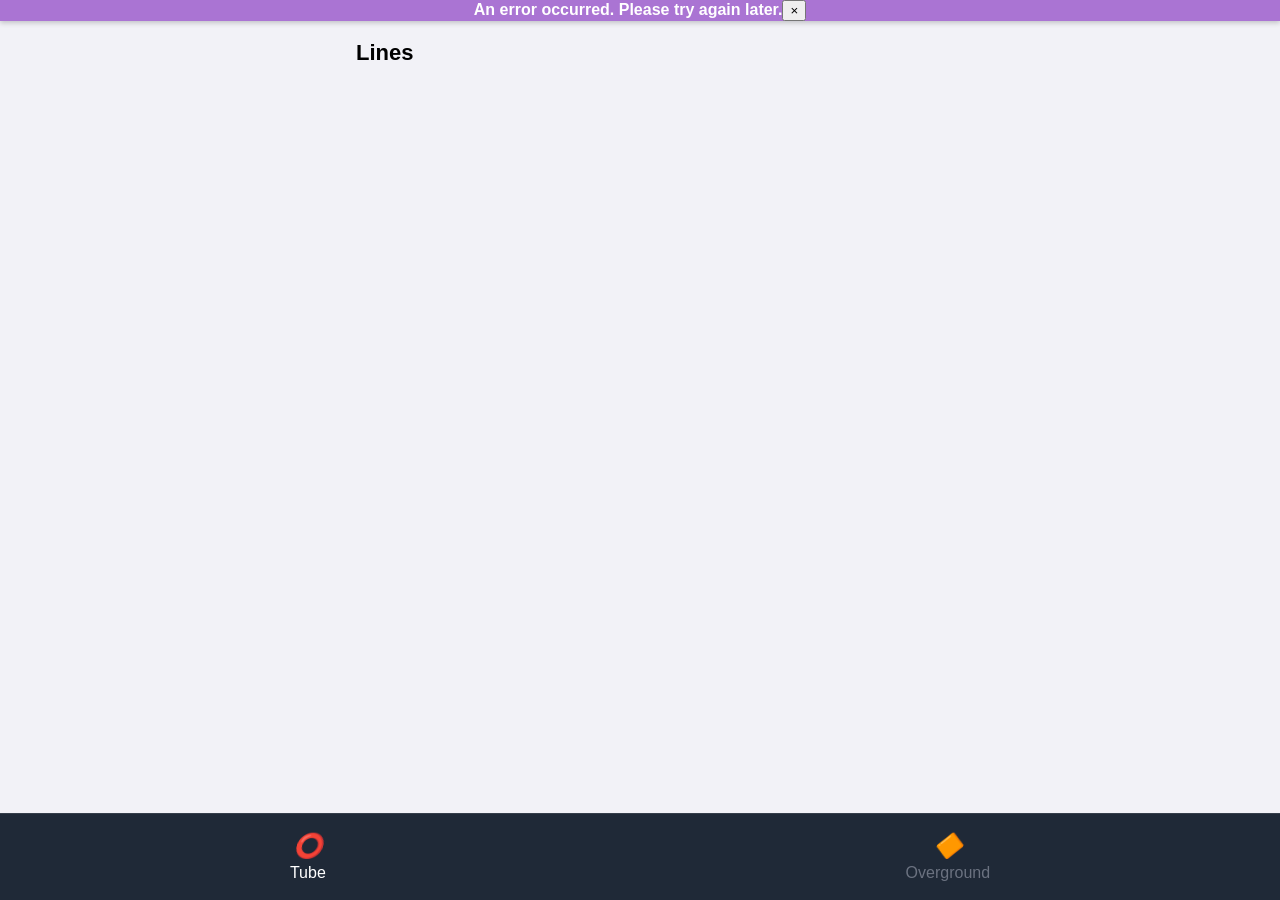
==== index.html @ f7a393a2 "Title: Initial project setup and HTML structure - Added .gitignore to exclude build artifacts, depen" ====
<!DOCTYPE html>
<html lang="en">
<head>
    <meta charset="UTF-8">
    <meta name="viewport" content="width=device-width, initial-scale=1.0">
<meta http-equiv="Cache-Control" content="no-cache, no-store, must-revalidate">
<meta http-equiv="Pragma" content="no-cache">
<meta http-equiv="Expires" content="0">
    <link rel="stylesheet" href="lines.css">
    <link rel="stylesheet" href="station.css">
    <link rel="stylesheet" href="arrivals.css">

    <title>Live Timetable</title>
<link href="/timetables/favicon.ico" rel="icon" type="image/x-icon">

    <link rel="stylesheet" href="https://cdnjs.cloudflare.com/ajax/libs/font-awesome/6.0.0-beta3/css/all.min.css">

</head>
<body>

    <div class="container" id="timetable-container">
        <!-- Timetable options will be inserted here by JavaScript -->
    </div>


    <div class="container" id="space">
        <!-- Timetable options will be inserted here by JavaScript -->
    </div>

    <script src="app.js"></script>
    <script src="config.js"></script>
    <script src="api.js"></script>
    <script src="utils.js"></script>
    <script src="storage.js"></script>
    <script src="lines.js"></script>
    <script src="stations.js"></script>
    <script src="arrivals.js"></script>
    <script src="errorHandler.js"></script>
    <script src="errorUI.js"></script>
 <!--   <script src="https://cdn.jsdelivr.net/npm/coi-serviceworker@0.1.6/coi-serviceworker.min.js"></script> -->
</body>
</html>
---- lines.css ----
/* Base styles */
body {
    font-family: -apple-system, BlinkMacSystemFont, 'Helvetica Neue', sans-serif;
    background-color: #f2f2f7;
    margin: 0;
    padding: 0;
    color: #000000;
}

.container {
    max-width: 600px;
    margin: 0 auto;
    padding: 16px;
}

/* Header styling */
header {
    text-align: center;
    padding: 16px 0;
    margin-bottom: 16px;
    background-color: #ffffff;
    border-bottom: 1px solid rgba(0, 0, 0, 0.1);
}

.logo {
    font-size: 20px;
    font-weight: 600;
    color: #000000;
}

/* Airport-style card styling */
.airport-style {
    display: flex;
    align-items: center;
    background-color: #2c2c36;
    color: white;
    padding: 16px;
    border-radius: 12px;
    margin-bottom: 12px;
    position: relative;
}

.overground-line.airport-style {
    box-shadow: inset 0 0 0 2px var(--line-color, #EE7C0E);
}

.status-indicator {
    width: 16px;
    height: 16px;
    border-radius: 50%;
    margin-right: 16px;
    flex-shrink: 0;
}

.line-content {
    flex-grow: 1;
}

.line-title {
    font-size: 18px;
    font-weight: 600;
    margin: 0;
}

.controls-container {
    display: flex;
    align-items: center;
    gap: 12px;
}

.status-icon {
    font-weight: bold;
}

.status-icon.check {
    color: #4CD964;
}

.status-icon.warning {
    color: #FF9500;
}

.options-button {
    background: none;
    border: none;
    color: rgba(255, 255, 255, 0.5);
    font-size: 16px;
    cursor: pointer;
    padding: 0;
}

/* Section headers */
.section-header {
    font-size: 22px;
    font-weight: 700;
    margin: 24px 16px 16px 16px;
    color: #000000;
}

/* For dark mode support */
@media (prefers-color-scheme: dark) {
    body {
        background-color: #1c1c1e;
        color: #ffffff;
    }

    header, .search-container {
        background-color: #2c2c2e;
        border-bottom-color: rgba(255, 255, 255, 0.1);
    }

    .logo {
        color: #ffffff;
    }

    .section-header {
        color: #ffffff;
    }
}

/* Mode filters styling to match station filters */
.mode-filters {
    display: flex;
    overflow-x: auto;
    padding: 12px 16px;
    margin-bottom: 8px;
    -webkit-overflow-scrolling: touch;
    background-color: #2c2c36;
    border-radius: 12px;
}

.mode-filter {
    padding: 8px 16px;
    margin-right: 8px;
    background-color: rgba(255, 255, 255, 0.1);
    border-radius: 20px;
    font-size: 15px;
    font-weight: 500;
    color: rgba(255, 255, 255, 0.7);
    white-space: nowrap;
    border: none;
    transition: background-color 0.2s, color 0.2s;
}

.mode-filter.active {
    background-color: #007aff;
    color: #ffffff;
}

.mode-filter:last-child {
    margin-right: 0;
}

/* For dark mode support */
@media (prefers-color-scheme: dark) {
    .mode-filters {
        background-color: #2c2c36;
    }

    .mode-filter {
        background-color: rgba(255, 255, 255, 0.1);
        color: rgba(255, 255, 255, 0.7);
    }
}

.app-footer {
    position: fixed;
    bottom: 0;
    left: 0;
    right: 0;
    display: flex;
    justify-content: space-around;
    background-color: white;
    border-top: 1px solid #e0e0e0;
    padding: 10px 0;
    z-index: 100;
}

.footer-item {
    display: flex;
    flex-direction: column;
    align-items: center;
    padding: 5px 0;
    color: #7B7B7B;
    cursor: pointer;
}

.footer-item.active {
    color: #0098D4;
}

.footer-icon {
    font-size: 24px;
    margin-bottom: 4px;
}

.tube-icon::before {
    content: "⭕";
}

.overground-icon::before {
    content: "🔶";
}

.app-footer {
    position: fixed;
    bottom: 0;
    left: 0;
    right: 0;
    display: flex;
    justify-content: space-around;
    align-items: center;
    background-color: #1f2937;
    padding: 10px 0;
    border-top: 1px solid rgba(255, 255, 255, 0.1);
    z-index: 100;
}

.footer-item {
    display: flex;
    flex-direction: column;
    align-items: center;
    justify-content: center;
    color: #6b7280;
    cursor: pointer;
    padding: 8px 12px;
    border-radius: 8px;
}

.footer-item.active {
    color: #ffffff;
}

.footer-icon {
    font-size: 24px;
    margin-bottom: 4px;
}

.special-button {
    background-color: #4ade80;
    color: white;
    width: 48px;
    height: 48px;
    border-radius: 50%;
    display: flex;
    align-items: center;
    justify-content: center;
    margin-bottom: 15px;
    box-shadow: 0 4px 6px rgba(0, 0, 0, 0.1);
}

.special-button .footer-icon {
    margin: 0;
    font-size: 28px;
}

/* Make the skull icon red */
.footer-item[data-mode="skull"] i {
    color: rgba(250, 117, 0, 0.98);
}

/* Make the skull icon red */
.footer-item[data-mode="bus"] i {
    color: #b45656;
}

.error-container {
    position: fixed;
    top: 0;
    left: 0;
    width: 100%;
    background-color: rgba(162, 103, 207, 0.9);
    color: white;
    padding: 0px 0px;
    z-index: 1000;
    text-align: center;
    font-weight: bold;
    box-shadow: 0 2px 5px rgba(0, 0, 0, 0.2);


}
---- station.css ----
/* iOS-inspired Station Display CSS */

.platform-header {
    background-color: #1c1c1e;
    padding: 8px 16px;
    font-weight: 600;
    font-size: 14px;
    color: #8e8e93;
}

.line-title {
    font-size: 17px;
    font-weight: 600;
    text-align: center;
    margin: 0;
    color: #000000;
}

.line-filter {
    padding: 6px 12px;
    border-radius: 16px;
    font-size: 14px;
    font-weight: 500;
    border: none;
    opacity: 0.7;
    transition: opacity 0.2s;
}

.line-filter.active {
    opacity: 1;
}

.arrival-line {
    font-weight: 600;
    font-size: 16px;
    font-weight: 600;
    margin-right: 12px;
    min-width: 80px;
}

.line-filters {
    display: flex;
    overflow-x: auto;
    padding: 12px 16px;
    gap: 8px;
    background-color: #1c1c1e;
    -webkit-overflow-scrolling: touch;
}

.last-updated {
    font-size: 12px;
    color: #8e8e93;
    text-align: center;
    margin-top: 4px;
}

.arrival-line_ {
    font-weight: 600;
    margin-right: 12px;
    min-width: 80px;
}

.station-item {
    display: flex;
    align-items: center;
    gap: 12px;
    padding: 14px 20px;
    color: #ffffff;
    border-bottom: 1px solid rgba(255, 255, 255, 0.1);
}

/* Header styling */
.station-header {
    background-color: #ffffff;
    padding: 16px 20px;

    position: relative;
    border-bottom-color: rgba(255, 255, 255, 0.1);
}

.arrival-destination {
    color: #8e8e93;
    font-size: 14px;
    flex-grow: 1;
}

.arrival-info {
    display: flex;
    flex-direction: column;
    align-items: flex-end;
    text-align: right;
}

.arrival-time {
    font-weight: 600;
    font-size: 16px;
    color: #007aff;
}

.arrival-expected {
    font-size: 12px;
    color: #8e8e93;
    margin-top: 2px;
}

/*==================================================================*/

/* Base styles */
.station-container_ {
    font-family: -apple-system, BlinkMacSystemFont, 'Helvetica Neue', sans-serif;
    max-width: 600px;
    margin: 0 auto;
    background-color: #f2f2f7;
    border-radius: 12px;
    overflow: hidden;
    box-shadow: 0 8px 20px rgba(0, 0, 0, 0.1);
}



.back-button {
    color: #007aff;
    font-size: 17px;
    font-weight: 400;
    background: none;
    border: none;
    padding: 8px 12px 8px 0;
    cursor: pointer;
    display: flex;
    align-items: center;
}

.back-button::before {
    content: "←";
    margin-right: 6px;
}

.line-title {
    font-size: 17px;
    font-weight: 600;
    text-align: center;
    margin: 0;
    color: #000000;
}

/* Station list styling */
.station-list {
    list-style: none;
    margin: 0;
    padding: 0;
    background-color: #ffffff;
}





.station-item:last-child {
    border-bottom: none;
}

.station-item:active {
    background-color: #d1d1d6;
}

/* Add chevron icon to indicate tappable items */
.station-item::after {
    content: "›";
    margin-left: auto;
    color: #c7c7cc;
    font-size: 20px;
    font-weight: 300;
}

/* Search bar styling */
.search-container_ {
    padding: 10px 16px;
    background-color: #f2f2f7;
}

.search-bar_ {
    background-color: #e4e4e8;
    border-radius: 10px;
    padding: 8px 15px;
    display: flex;
    align-items: center;
}

.search-bar input {
    border: none;
    background: transparent;
    font-size: 17px;
    width: 100%;
    outline: none;
    color: #000000;
}

.search-bar input::placeholder {
    color: #8e8e93;
}

/* Index list (alphabetical quick-jump) */
.index-list_ {
    position: absolute;
    right: 5px;
    top: 50%;
    transform: translateY(-50%);
    display: flex;
    flex-direction: column;
    font-size: 11px;
    color: #007aff;
}

.index-item_ {
    padding: 2px 4px;
}

/* Favorite station styling */
.favorite-icon {
    font-size: 20px;
    color: rgba(200, 200, 200, 0.5);
    cursor: pointer;
    margin-right: 12px;
    transition: color 0.2s, transform 0.2s;
}

.favorite-icon.active {
    color: #FFD700; /* Gold color for active stars */
}

.favorite-icon:hover {
    transform: scale(1.2);
}

.favorite-station {
    background-color: rgba(255, 215, 0, 0.02); /* Subtle gold background */
    border-left: 3px solid rgba(255, 215, 0, 0.34); /* Gold border */
}

.station-name_des {
    margin-left: 10px;
}

/* Section headers for favorites */
.section-header_des {
    font-size: 16px;
    font-weight: 600;
    padding: 5px 20px;
    background-color: #f2f2f7;
    color: #8e8e93;
    border-bottom: 1px solid rgba(0, 0, 0, 0.1);
}

/* For dark mode support */
@media (prefers-color-scheme: dark) {
    .station-container {
        background-color: #1c1c1e;
    }

    .station-header, .station-list {
        background-color: #2c2c2e;
    }

    .station-item_ {
        color: #ffffff;
        border-bottom-color: rgba(255, 255, 255, 0.1);
    }

    .line-title {
        color: #ffffff;
    }

    .search-container {
        background-color: #1c1c1e;
    }

    .search-bar {
        background-color: #3a3a3c;
    }

    .search-bar input {
        color: #ffffff;
    }

    .section-header {
        background-color: #1c1c1e;
        color: #8e8e93;
        border-bottom-color: rgba(255, 255, 255, 0.1);
    }

}
---- arrivals.css ----
/* Apple Watch-inspired Detail View Styles */

/* Container that looks like an Apple Watch */
.watch-container {
    font-family: -apple-system, BlinkMacSystemFont, 'SF Pro Display', 'Helvetica Neue', sans-serif;
    background-color: #000000;
    max-width: 360px;
    margin: 0 auto;
    border-radius: 44px;
    overflow: hidden;
    color: white;
    box-shadow: 0 10px 30px rgba(0, 0, 0, 0.3);
    position: relative;
}

/* Header with back button */
.watch-header {
    padding: 16px;
    text-align: center;
    position: relative;
    border-bottom: 1px solid rgba(255, 255, 255, 0.1);
}

.watch-back-button {
    position: absolute;
    left: 16px;
    top: 50%;
    transform: translateY(-50%);
    color: #007aff;
    font-size: 16px;
    font-weight: 500;
    background: none;
    border: none;
    padding: 8px 12px;
    cursor: pointer;
    z-index: 2;
}

/* Main watch face */
.watch-face {
    padding: 20px;
    display: flex;
    flex-direction: column;
    align-items: center;
    background-color: #000000;
}

/* Countdown circle */
.countdown-circle {
    position: relative;
    width: 200px;
    height: 200px;
    margin: 20px 0;
    display: flex;
    justify-content: center;
    align-items: center;
}

.countdown-ring {
    position: absolute;
    top: 0;
    left: 0;
    width: 100%;
    height: 100%;
    transform: rotate(-90deg); /* Start from top */
}

.countdown-display {
    text-align: center;
    z-index: 1;
}

.countdown-time {
    font-size: 36px;
    font-weight: 300;
    color: white;
    line-height: 1;
}

.countdown-unit {
    font-size: 18px;
    font-weight: 300;
    opacity: 0.8;
}

.countdown-label {
    font-size: 14px;
    opacity: 0.6;
    margin-top: 8px;
}

/* Arrival information */
.watch-info {
    width: 100%;
    text-align: center;
    padding: 0 20px 20px 20px;
}

.watch-line {
    font-size: 24px;
    font-weight: 600;
    margin-bottom: 8px;
}

.watch-destination {
    font-size: 18px;
    font-weight: 400;
    margin-bottom: 12px;
}

.watch-platform {
    font-size: 16px;
    opacity: 0.8;
    margin-bottom: 8px;
}

.watch-expected {
    font-size: 14px;
    opacity: 0.6;
    margin-top: 12px;
}

.watch-last-updated {
    font-size: 12px;
    opacity: 0.5;
    margin-top: 16px;
}

/* Animation for the ring */
@keyframes pulse {
    0% { opacity: 0.8; }
    50% { opacity: 1; }
    100% { opacity: 0.8; }
}

.countdown-ring circle:nth-child(2) {
    animation: pulse 2s infinite;
}

/* Apple Watch-inspired Detail View Styles */
.watch-container {
    font-family: -apple-system, BlinkMacSystemFont, 'SF Pro Display', 'Helvetica Neue', sans-serif;
    background-color: #000000;
    max-width: 360px;
    margin: 0 auto;
    border-radius: 44px;
    overflow: hidden;
    color: white;
    box-shadow: 0 10px 30px rgba(0, 0, 0, 0.3);
    position: relative;
}

/* Header with back button */
.watch-header {
    padding: 16px;
    text-align: center;
    position: relative;
    border-bottom: 1px solid rgba(255, 255, 255, 0.1);
}

.watch-back-button {
    position: absolute;
    left: 16px;
    top: 50%;
    transform: translateY(-50%);
    color: #007aff;
    font-size: 16px;
    font-weight: 500;
    background: none;
    border: none;
    padding: 8px 12px;
    cursor: pointer;
    z-index: 2;
}

/* Main watch face */
.watch-face {
    padding: 20px;
    display: flex;
    flex-direction: column;
    align-items: center;
    background-color: #000000;
}

/* Countdown circle */
.countdown-circle {
    position: relative;
    width: 240px;
    height: 240px;
    margin: 10px 0;
    display: flex;
    justify-content: center;
    align-items: center;
    background-color: #000000;
    border-radius: 50%;
}

.gauge-ring {
    position: absolute;
    top: 0;
    left: 0;
    width: 100%;
    height: 100%;
}

.gauge-segment {
    position: absolute;
    top: 0;
    left: 0;
    width: 100%;
    height: 100%;
    border-radius: 50%;
    clip: rect(0, 120px, 240px, 0);
    transform-origin: center;
}

.gauge-segment-yellow {
    border: 6px solid #FFD700;
    clip-path: polygon(50% 50%, 50% 0, 75% 0, 75% 50%);
}

.gauge-segment-green {
    border: 6px solid #34C759;
    clip-path: polygon(50% 50%, 75% 0, 100% 25%, 75% 50%);
}

.gauge-segment-white {
    border: 6px solid #FFFFFF;
    clip-path: polygon(50% 50%, 100% 25%, 100% 75%, 50% 100%);
}

.gauge-ticks {
    position: absolute;
    top: 0;
    left: 0;
    width: 100%;
    height: 100%;
    border-radius: 50%;
}

.gauge-tick {
    position: absolute;
    width: 2px;
    height: 10px;
    background-color: #FFFFFF;
    transform-origin: center 120px;
}

.gauge-tick-major {
    height: 15px;
    width: 3px;
}

.gauge-numbers {
    position: absolute;
    width: 100%;
    height: 100%;
    font-size: 14px;
    color: #FFFFFF;
}

.gauge-number {
    position: absolute;
    transform-origin: center;
}

.countdown-display {
    text-align: center;
    z-index: 1;
    position: relative;
}

.countdown-time {
    font-size: 48px;
    font-weight: 300;
    color: white;
    line-height: 1;
}

.countdown-unit {
    font-size: 18px;
    font-weight: 300;
    opacity: 0.8;
}

.countdown-label {
    font-size: 18px;
    opacity: 0.9;
    margin-top: 8px;
    text-transform: uppercase;
    letter-spacing: 1px;
}

/* Arrival information */
.watch-info {
    width: 100%;
    text-align: center;
    padding: 0 20px 20px 20px;
}

.watch-line {
    font-size: 24px;
    font-weight: 600;
    margin-bottom: 8px;
}

.watch-destination {
    font-size: 18px;
    font-weight: 400;
    margin-bottom: 12px;
}

.watch-platform {
    font-size: 16px;
    opacity: 0.8;
    margin-bottom: 8px;
}

.watch-expected {
    font-size: 14px;
    opacity: 0.6;
    margin-top: 12px;
}

.watch-last-updated {
    font-size: 12px;
    opacity: 0.5;
    margin-top: 16px;
}

/* Animation for the hand */
@keyframes pulse {
    0% { opacity: 0.8; }
    50% { opacity: 1; }
    100% { opacity: 0.8; }
}

.countdown-hand {
    position: absolute;
    top: 50%;
    left: 50%;
    width: 100px;
    height: 4px;
    background-color: #FFFFFF;
    transform-origin: left center;
    transform: rotate(0deg);
    z-index: 2;
    border-radius: 2px;
}

.countdown-hand::after {
    content: "";
    position: absolute;
    top: -8px;
    left: -8px;
    width: 20px;
    height: 20px;
    background-color: #FFFFFF;
    border-radius: 50%;
    z-index: 3;
}

.date-display {
    position: absolute;
    bottom: 60px;
    right: 30px;
    font-size: 14px;
    color: rgba(255, 255, 255, 0.7);
}

.time-display {
    position: absolute;
    top: 30px;
    right: 30px;
    font-size: 14px;
    color: rgba(255, 255, 255, 0.7);
}
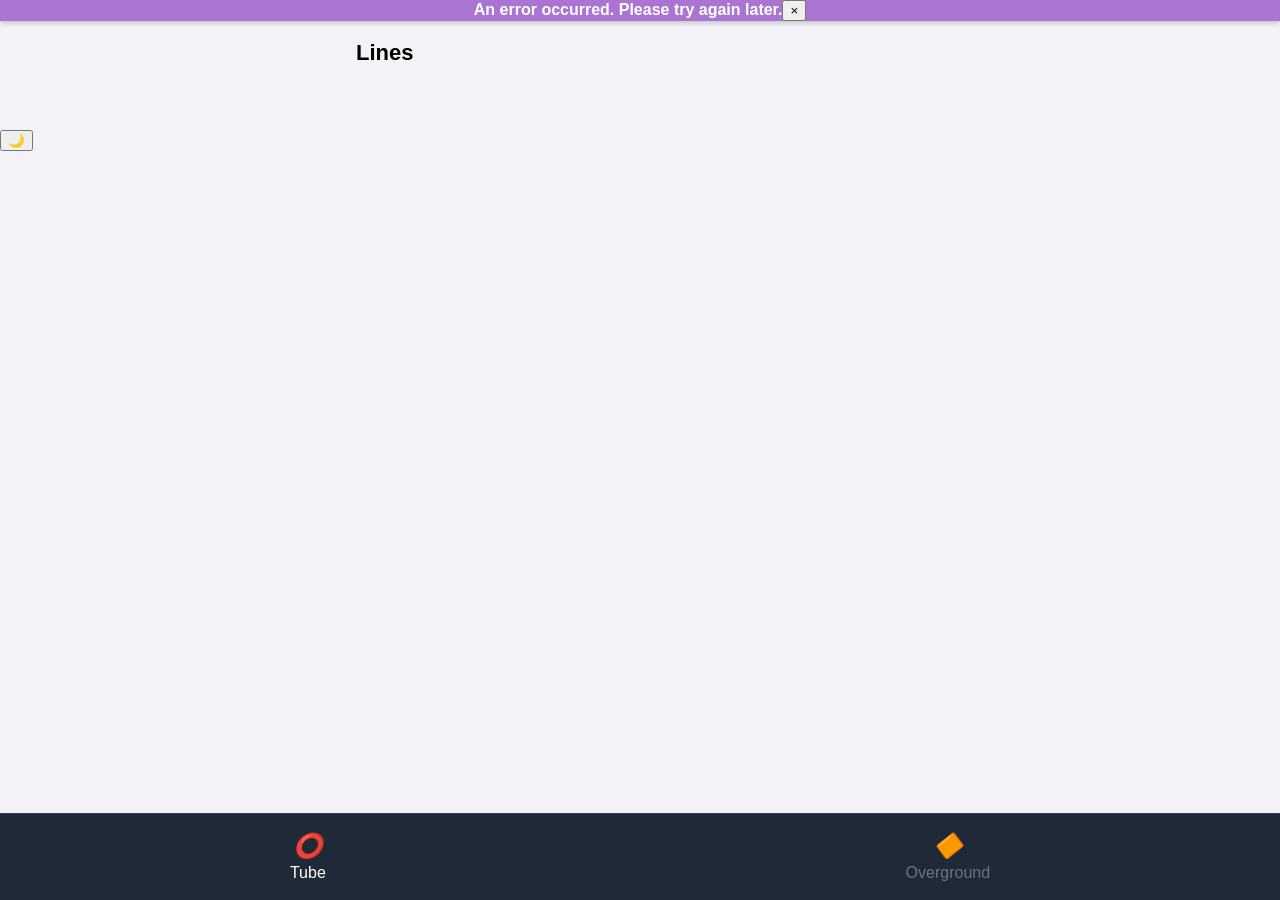
==== commit 3c2ecdc1: "**Title:** Add Favorites and Enhanced Station Filtering - **stations.js**: Implemented persistent fa" ====
--- a/index.html
+++ b/index.html
@@ -19,6 +19,11 @@
 <body>
 
     <div class="container" id="timetable-container">
+        <!-- Search bar will be inserted here by JavaScript -->
+        <div id="search-container" class="search-container" style="display: none;">
+            <input type="text" id="search-input" placeholder="Search for stations..." class="search-input">
+            <button id="search-close" class="search-close">✕</button>
+        </div>
         <!-- Timetable options will be inserted here by JavaScript -->
     </div>
 
@@ -26,6 +31,9 @@
     <div class="container" id="space">
         <!-- Timetable options will be inserted here by JavaScript -->
     </div>
+
+    <!-- Dark mode toggle button -->
+    <button id="dark-mode-toggle" class="dark-mode-toggle">🌙</button>
 
     <script src="app.js"></script>
     <script src="config.js"></script>
@@ -38,5 +46,17 @@
     <script src="errorHandler.js"></script>
     <script src="errorUI.js"></script>
  <!--   <script src="https://cdn.jsdelivr.net/npm/coi-serviceworker@0.1.6/coi-serviceworker.min.js"></script> -->
+    <script>
+        if ('serviceWorker' in navigator) {
+            window.addEventListener('load', function() {
+                navigator.serviceWorker.register('/sw.js')
+                    .then(function(registration) {
+                        console.log('ServiceWorker registration successful with scope: ', registration.scope);
+                    }, function(err) {
+                        console.log('ServiceWorker registration failed: ', err);
+                    });
+            });
+        }
+    </script>
 </body>
 </html>
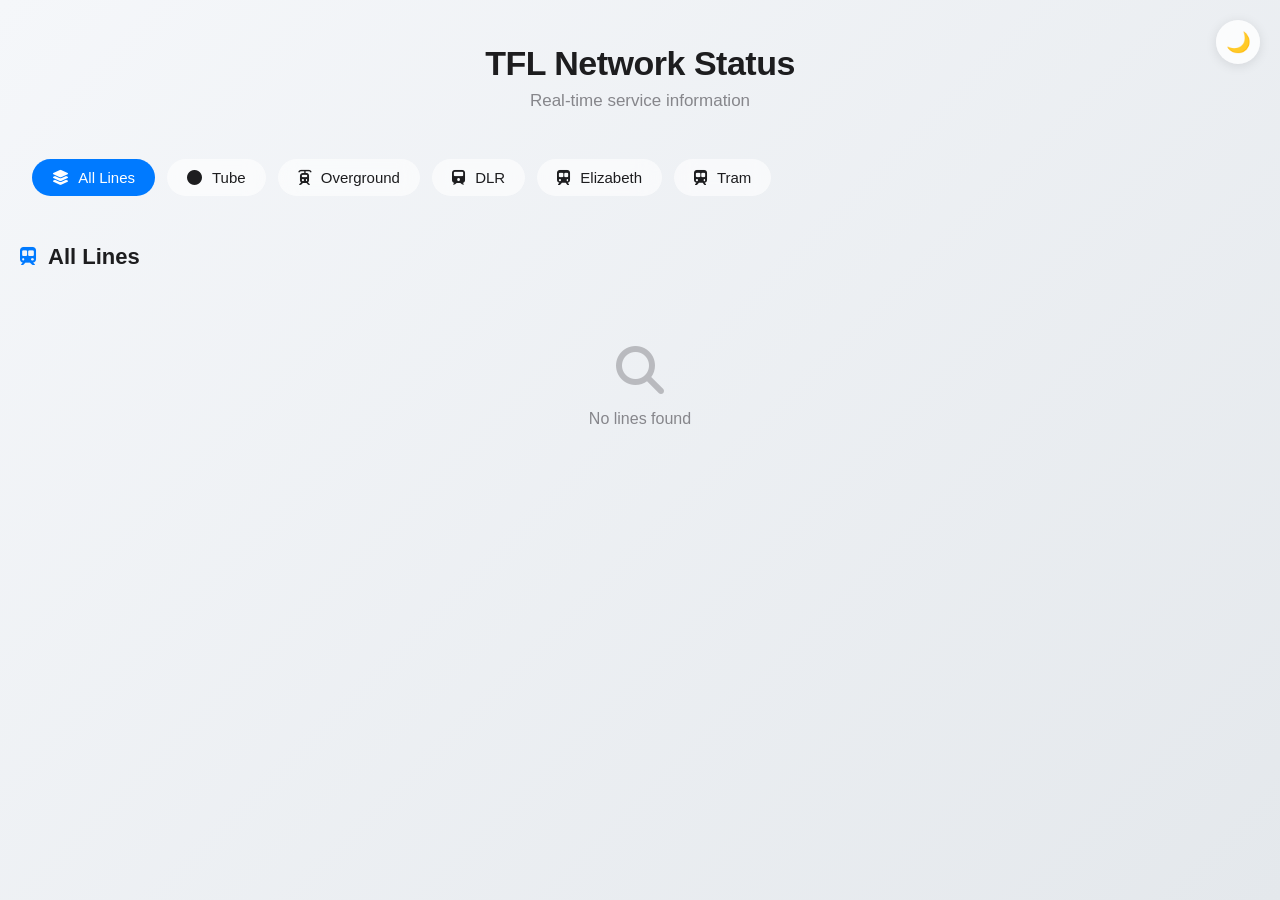
==== commit 870789e3: "Modern TFL Network Status App with Favorite Lines Functionality - Implemented TFLApp class in tfl-ap" ====
--- a/index.html
+++ b/index.html
@@ -2,59 +2,399 @@
 <html lang="en">
 <head>
     <meta charset="UTF-8">
-    <meta name="viewport" content="width=device-width, initial-scale=1.0">
-<meta http-equiv="Cache-Control" content="no-cache, no-store, must-revalidate">
-<meta http-equiv="Pragma" content="no-cache">
-<meta http-equiv="Expires" content="0">
-    <link rel="stylesheet" href="lines.css">
+    <meta name="viewport" content="width=device-width, initial-scale=1.0, maximum-scale=1.0, user-scalable=no">
+    <meta http-equiv="Cache-Control" content="no-cache, no-store, must-revalidate">
+    <meta http-equiv="Pragma" content="no-cache">
+    <meta http-equiv="Expires" content="0">
+    <meta name="apple-mobile-web-app-capable" content="yes">
+    <meta name="apple-mobile-web-app-status-bar-style" content="black-translucent">
+    
     <link rel="stylesheet" href="station.css">
     <link rel="stylesheet" href="arrivals.css">
-
-    <title>Live Timetable</title>
-<link href="/timetables/favicon.ico" rel="icon" type="image/x-icon">
-
-    <link rel="stylesheet" href="https://cdnjs.cloudflare.com/ajax/libs/font-awesome/6.0.0-beta3/css/all.min.css">
-
+    <link href="/timetables/favicon.ico" rel="icon" type="image/x-icon">
+    <link rel="stylesheet" href="https://cdnjs.cloudflare.com/ajax/libs/font-awesome/6.4.0/css/all.min.css">
+    
+    <title>TFL Network Status</title>
+    
+    <style>
+        * {
+            margin: 0;
+            padding: 0;
+            box-sizing: border-box;
+            -webkit-tap-highlight-color: transparent;
+        }
+        
+        body {
+            font-family: -apple-system, BlinkMacSystemFont, 'SF Pro Display', 'Helvetica Neue', sans-serif;
+            background: linear-gradient(135deg, #f5f7fa 0%, #e4e8ec 100%);
+            min-height: 100vh;
+            color: #1d1d1f;
+            overflow-x: hidden;
+        }
+        
+        body.dark-mode {
+            background: linear-gradient(135deg, #0d0d0f 0%, #1a1a1e 100%);
+            color: #f5f5f7;
+        }
+        
+        .app-container {
+            max-width: 1400px;
+            margin: 0 auto;
+            padding: 20px 16px 100px;
+        }
+        
+        .app-header {
+            text-align: center;
+            padding: 24px 0 32px;
+        }
+        
+        .app-title {
+            font-size: 34px;
+            font-weight: 700;
+            letter-spacing: -0.5px;
+            color: #1d1d1f;
+            margin-bottom: 8px;
+        }
+        
+        body.dark-mode .app-title {
+            color: #f5f5f7;
+        }
+        
+        .app-subtitle {
+            font-size: 17px;
+            color: #86868b;
+            font-weight: 400;
+        }
+        
+        .section-header {
+            font-size: 22px;
+            font-weight: 700;
+            color: #1d1d1f;
+            margin: 32px 0 16px;
+            padding: 0 4px;
+            display: flex;
+            align-items: center;
+            gap: 12px;
+        }
+        
+        body.dark-mode .section-header {
+            color: #f5f5f7;
+        }
+        
+        .section-header i {
+            font-size: 18px;
+            color: #007aff;
+        }
+        
+        .lines-grid {
+            display: grid;
+            grid-template-columns: repeat(auto-fill, minmax(340px, 1fr));
+            gap: 16px;
+        }
+        
+        .line-card {
+            background: rgba(255, 255, 255, 0.8);
+            backdrop-filter: blur(20px);
+            -webkit-backdrop-filter: blur(20px);
+            border-radius: 20px;
+            padding: 20px;
+            display: flex;
+            align-items: center;
+            gap: 16px;
+            cursor: pointer;
+            transition: all 0.3s cubic-bezier(0.25, 0.1, 0.25, 1);
+            border: 1px solid rgba(0, 0, 0, 0.05);
+            box-shadow: 0 2px 8px rgba(0, 0, 0, 0.04);
+            position: relative;
+            overflow: hidden;
+        }
+        
+        body.dark-mode .line-card {
+            background: rgba(44, 44, 46, 0.8);
+            border: 1px solid rgba(255, 255, 255, 0.05);
+            box-shadow: 0 2px 8px rgba(0, 0, 0, 0.2);
+        }
+        
+        .line-card:hover {
+            transform: translateY(-2px);
+            box-shadow: 0 8px 24px rgba(0, 0, 0, 0.08);
+        }
+        
+        body.dark-mode .line-card:hover {
+            box-shadow: 0 8px 24px rgba(0, 0, 0, 0.3);
+        }
+        
+        .line-card::before {
+            content: '';
+            position: absolute;
+            left: 0;
+            top: 0;
+            bottom: 0;
+            width: 4px;
+            background: var(--line-color, #007aff);
+            opacity: 0;
+            transition: opacity 0.3s ease;
+        }
+        
+        .line-card:hover::before {
+            opacity: 1;
+        }
+        
+        .status-dot {
+            width: 12px;
+            height: 12px;
+            border-radius: 50%;
+            flex-shrink: 0;
+            position: relative;
+        }
+        
+        .status-dot::after {
+            content: '';
+            position: absolute;
+            top: 50%;
+            left: 50%;
+            transform: translate(-50%, -50%);
+            width: 20px;
+            height: 20px;
+            border-radius: 50%;
+            background: inherit;
+            opacity: 0.3;
+            animation: pulse 2s infinite;
+        }
+        
+        @keyframes pulse {
+            0%, 100% { transform: translate(-50%, -50%) scale(1); opacity: 0.3; }
+            50% { transform: translate(-50%, -50%) scale(1.5); opacity: 0.1; }
+        }
+        
+        .status-dot.good { background: #34c759; }
+        .status-dot.warning { background: #ff9500; }
+        .status-dot.error { background: #ff3b30; }
+        
+        .line-info {
+            flex: 1;
+            min-width: 0;
+        }
+        
+        .line-name {
+            font-size: 18px;
+            font-weight: 600;
+            color: #1d1d1f;
+            margin-bottom: 4px;
+            white-space: nowrap;
+            overflow: hidden;
+            text-overflow: ellipsis;
+        }
+        
+        body.dark-mode .line-name {
+            color: #f5f5f7;
+        }
+        
+        .line-status {
+            font-size: 14px;
+            color: #86868b;
+            font-weight: 400;
+            white-space: nowrap;
+            overflow: hidden;
+            text-overflow: ellipsis;
+        }
+        
+        .star-button {
+            width: 40px;
+            height: 40px;
+            border-radius: 50%;
+            border: none;
+            background: rgba(0, 0, 0, 0.05);
+            cursor: pointer;
+            display: flex;
+            align-items: center;
+            justify-content: center;
+            transition: all 0.2s ease;
+            flex-shrink: 0;
+        }
+        
+        body.dark-mode .star-button {
+            background: rgba(255, 255, 255, 0.1);
+        }
+        
+        .star-button i {
+            font-size: 18px;
+            color: #d1d1d6;
+            transition: all 0.2s ease;
+        }
+        
+        .star-button.active i {
+            color: #ffd60a;
+            transform: scale(1.1);
+        }
+        
+        .star-button:hover {
+            background: rgba(0, 0, 0, 0.1);
+            transform: scale(1.05);
+        }
+        
+        body.dark-mode .star-button:hover {
+            background: rgba(255, 255, 255, 0.15);
+        }
+        
+        .star-button.active:hover {
+            background: rgba(255, 214, 10, 0.15);
+        }
+        
+        .filter-bar {
+            display: flex;
+            gap: 12px;
+            padding: 16px;
+            overflow-x: auto;
+            -webkit-overflow-scrolling: touch;
+            scrollbar-width: none;
+            margin-bottom: 24px;
+        }
+        
+        .filter-bar::-webkit-scrollbar {
+            display: none;
+        }
+        
+        .filter-chip {
+            padding: 10px 20px;
+            border-radius: 20px;
+            border: none;
+            font-size: 15px;
+            font-weight: 500;
+            cursor: pointer;
+            white-space: nowrap;
+            transition: all 0.2s ease;
+            background: rgba(255, 255, 255, 0.6);
+            color: #1d1d1f;
+            backdrop-filter: blur(10px);
+            -webkit-backdrop-filter: blur(10px);
+        }
+        
+        body.dark-mode .filter-chip {
+            background: rgba(44, 44, 46, 0.6);
+            color: #f5f5f7;
+        }
+        
+        .filter-chip.active {
+            background: #007aff;
+            color: white;
+        }
+        
+        .filter-chip:hover {
+            transform: scale(1.02);
+        }
+        
+        .dark-mode-toggle {
+            position: fixed;
+            top: 20px;
+            right: 20px;
+            width: 44px;
+            height: 44px;
+            border-radius: 50%;
+            border: none;
+            background: rgba(255, 255, 255, 0.8);
+            backdrop-filter: blur(20px);
+            -webkit-backdrop-filter: blur(20px);
+            cursor: pointer;
+            display: flex;
+            align-items: center;
+            justify-content: center;
+            font-size: 20px;
+            box-shadow: 0 2px 12px rgba(0, 0, 0, 0.1);
+            transition: all 0.2s ease;
+            z-index: 1000;
+        }
+        
+        body.dark-mode .dark-mode-toggle {
+            background: rgba(44, 44, 46, 0.8);
+            box-shadow: 0 2px 12px rgba(0, 0, 0, 0.3);
+        }
+        
+        .dark-mode-toggle:hover {
+            transform: scale(1.1);
+        }
+        
+        .empty-state {
+            text-align: center;
+            padding: 60px 20px;
+            color: #86868b;
+        }
+        
+        .empty-state i {
+            font-size: 48px;
+            margin-bottom: 16px;
+            opacity: 0.5;
+        }
+        
+        .loading-spinner {
+            display: flex;
+            justify-content: center;
+            align-items: center;
+            padding: 60px;
+        }
+        
+        .spinner {
+            width: 40px;
+            height: 40px;
+            border: 3px solid rgba(0, 122, 255, 0.2);
+            border-top-color: #007aff;
+            border-radius: 50%;
+            animation: spin 0.8s linear infinite;
+        }
+        
+        @keyframes spin {
+            to { transform: rotate(360deg); }
+        }
+        
+        @media (max-width: 768px) {
+            .app-title { font-size: 28px; }
+            .lines-grid { grid-template-columns: 1fr; }
+            .section-header { font-size: 20px; }
+        }
+    </style>
 </head>
 <body>
-
-    <div class="container" id="timetable-container">
-        <!-- Search bar will be inserted here by JavaScript -->
-        <div id="search-container" class="search-container" style="display: none;">
-            <input type="text" id="search-input" placeholder="Search for stations..." class="search-input">
-            <button id="search-close" class="search-close">✕</button>
+    <button id="dark-mode-toggle" class="dark-mode-toggle" aria-label="Toggle dark mode">🌙</button>
+    
+    <div class="app-container">
+        <header class="app-header">
+            <h1 class="app-title">TFL Network Status</h1>
+            <p class="app-subtitle">Real-time service information</p>
+        </header>
+        
+        <div id="filter-bar" class="filter-bar"></div>
+        
+        <div id="favorites-section" style="display: none;">
+            <h2 class="section-header">
+                <i class="fas fa-star"></i>
+                Favorite Lines
+            </h2>
+            <div id="favorites-grid" class="lines-grid"></div>
         </div>
-        <!-- Timetable options will be inserted here by JavaScript -->
+        
+        <h2 class="section-header">
+            <i class="fas fa-subway"></i>
+            All Lines
+        </h2>
+        <div id="lines-grid" class="lines-grid">
+            <div class="loading-spinner">
+                <div class="spinner"></div>
+            </div>
+        </div>
     </div>
 
-
-    <div class="container" id="space">
-        <!-- Timetable options will be inserted here by JavaScript -->
-    </div>
-
-    <!-- Dark mode toggle button -->
-    <button id="dark-mode-toggle" class="dark-mode-toggle">🌙</button>
-
-    <script src="app.js"></script>
     <script src="config.js"></script>
     <script src="api.js"></script>
     <script src="utils.js"></script>
     <script src="storage.js"></script>
-    <script src="lines.js"></script>
-    <script src="stations.js"></script>
-    <script src="arrivals.js"></script>
     <script src="errorHandler.js"></script>
     <script src="errorUI.js"></script>
- <!--   <script src="https://cdn.jsdelivr.net/npm/coi-serviceworker@0.1.6/coi-serviceworker.min.js"></script> -->
+    <script src="tfl-app.js"></script>
+    
     <script>
         if ('serviceWorker' in navigator) {
-            window.addEventListener('load', function() {
-                navigator.serviceWorker.register('/sw.js')
-                    .then(function(registration) {
-                        console.log('ServiceWorker registration successful with scope: ', registration.scope);
-                    }, function(err) {
-                        console.log('ServiceWorker registration failed: ', err);
-                    });
+            window.addEventListener('load', () => {
+                navigator.serviceWorker.register('/sw.js').catch(console.error);
             });
         }
     </script>
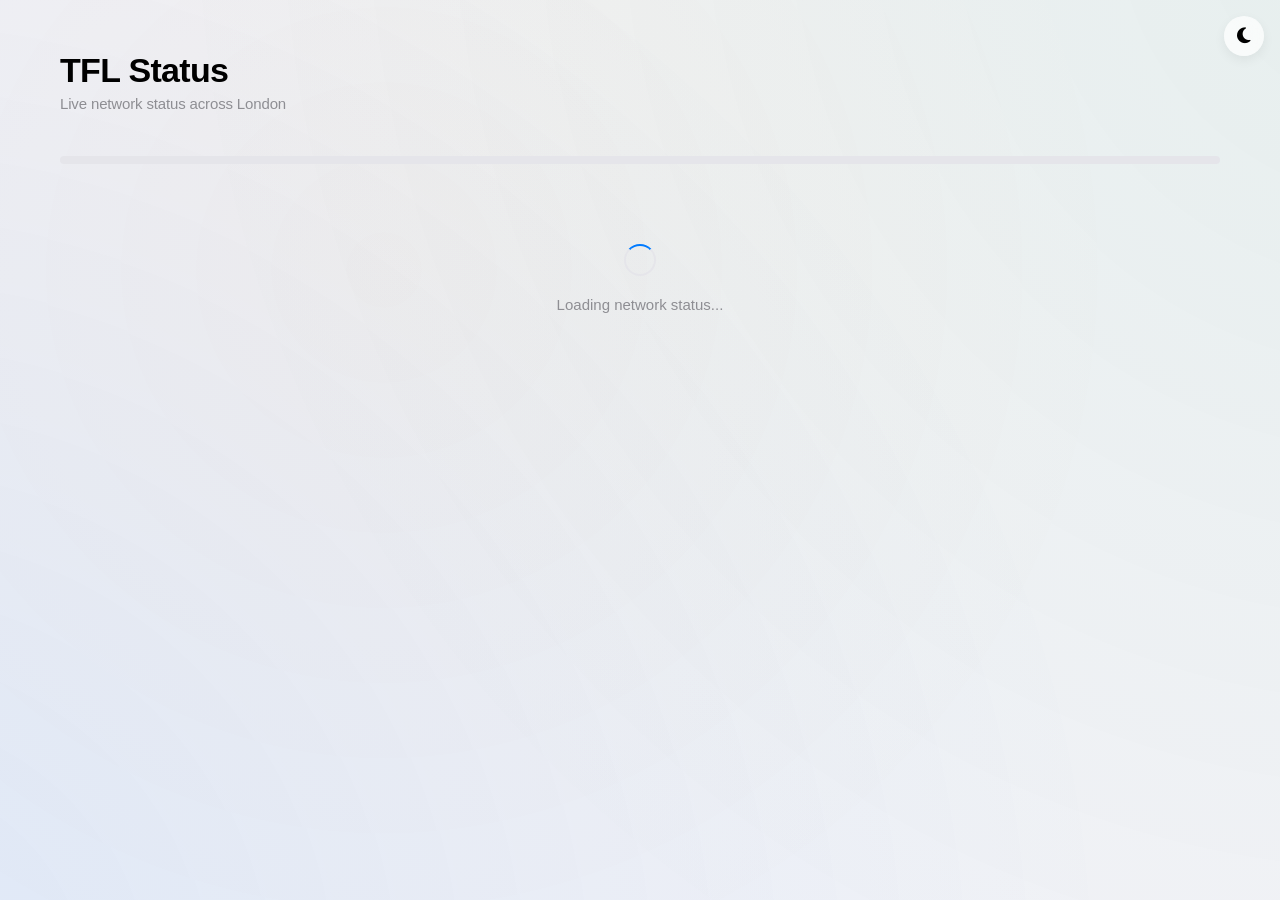
==== commit 808d961a: "update branch" ====
--- a/index.html
+++ b/index.html
@@ -2,126 +2,226 @@
 <html lang="en">
 <head>
     <meta charset="UTF-8">
-    <meta name="viewport" content="width=device-width, initial-scale=1.0, maximum-scale=1.0, user-scalable=no">
+    <meta name="viewport" content="width=device-width, initial-scale=1.0, maximum-scale=1.0, user-scalable=no, viewport-fit=cover">
     <meta http-equiv="Cache-Control" content="no-cache, no-store, must-revalidate">
     <meta http-equiv="Pragma" content="no-cache">
     <meta http-equiv="Expires" content="0">
     <meta name="apple-mobile-web-app-capable" content="yes">
     <meta name="apple-mobile-web-app-status-bar-style" content="black-translucent">
     
-    <link rel="stylesheet" href="station.css">
-    <link rel="stylesheet" href="arrivals.css">
-    <link href="/timetables/favicon.ico" rel="icon" type="image/x-icon">
+    <link rel="preconnect" href="https://fonts.googleapis.com">
     <link rel="stylesheet" href="https://cdnjs.cloudflare.com/ajax/libs/font-awesome/6.4.0/css/all.min.css">
     
-    <title>TFL Network Status</title>
+    <title>TFL Status</title>
     
     <style>
+        :root {
+            --system-font: -apple-system, BlinkMacSystemFont, 'SF Pro Display', 'SF Pro Text', 'Helvetica Neue', sans-serif;
+            --bg-primary: #ffffff;
+            --bg-secondary: #f2f2f7;
+            --bg-tertiary: #e5e5ea;
+            --text-primary: #000000;
+            --text-secondary: #8e8e93;
+            --accent-blue: #007aff;
+            --accent-green: #34c759;
+            --accent-orange: #ff9500;
+            --accent-red: #ff3b30;
+            --card-bg: rgba(255, 255, 255, 0.72);
+            --card-border: rgba(0, 0, 0, 0.04);
+            --shadow-sm: 0 1px 3px rgba(0, 0, 0, 0.04);
+            --shadow-md: 0 4px 12px rgba(0, 0, 0, 0.06);
+            --shadow-lg: 0 8px 24px rgba(0, 0, 0, 0.08);
+            --transition-smooth: cubic-bezier(0.25, 0.1, 0.25, 1);
+        }
+        
+        .dark-mode {
+            --bg-primary: #000000;
+            --bg-secondary: #1c1c1e;
+            --bg-tertiary: #2c2c2e;
+            --text-primary: #ffffff;
+            --text-secondary: #98989d;
+            --card-bg: rgba(44, 44, 46, 0.72);
+            --card-border: rgba(255, 255, 255, 0.06);
+            --shadow-sm: 0 1px 3px rgba(0, 0, 0, 0.2);
+            --shadow-md: 0 4px 12px rgba(0, 0, 0, 0.3);
+            --shadow-lg: 0 8px 24px rgba(0, 0, 0, 0.4);
+        }
+        
         * {
             margin: 0;
             padding: 0;
             box-sizing: border-box;
             -webkit-tap-highlight-color: transparent;
+            -webkit-font-smoothing: antialiased;
+            -moz-osx-font-smoothing: grayscale;
         }
         
         body {
-            font-family: -apple-system, BlinkMacSystemFont, 'SF Pro Display', 'Helvetica Neue', sans-serif;
-            background: linear-gradient(135deg, #f5f7fa 0%, #e4e8ec 100%);
+            font-family: var(--system-font);
+            background: var(--bg-secondary);
             min-height: 100vh;
-            color: #1d1d1f;
+            color: var(--text-primary);
             overflow-x: hidden;
-        }
-        
-        body.dark-mode {
-            background: linear-gradient(135deg, #0d0d0f 0%, #1a1a1e 100%);
-            color: #f5f5f7;
-        }
-        
-        .app-container {
-            max-width: 1400px;
+            transition: background-color 0.3s var(--transition-smooth);
+        }
+        
+        /* Animated background gradient */
+        body::before {
+            content: '';
+            position: fixed;
+            top: -50%;
+            left: -50%;
+            width: 200%;
+            height: 200%;
+            background: radial-gradient(circle at 20% 80%, rgba(0, 122, 255, 0.08) 0%, transparent 50%),
+                        radial-gradient(circle at 80% 20%, rgba(52, 199, 89, 0.06) 0%, transparent 50%),
+                        radial-gradient(circle at 40% 40%, rgba(255, 149, 0, 0.04) 0%, transparent 40%);
+            animation: bgFloat 20s ease-in-out infinite;
+            pointer-events: none;
+            z-index: 0;
+        }
+        
+        @keyframes bgFloat {
+            0%, 100% { transform: translate(0, 0) rotate(0deg); }
+            50% { transform: translate(-2%, -2%) rotate(1deg); }
+        }
+        
+        .app-wrapper {
+            position: relative;
+            z-index: 1;
+            max-width: 1200px;
             margin: 0 auto;
-            padding: 20px 16px 100px;
-        }
-        
-        .app-header {
-            text-align: center;
-            padding: 24px 0 32px;
-        }
-        
-        .app-title {
+            padding: env(safe-area-inset-top, 0px) 0 120px;
+        }
+        
+        /* Header - Apple style large title */
+        .header {
+            padding: 52px 20px 20px;
+            background: transparent;
+        }
+        
+        .header-content {
+            max-width: 1200px;
+            margin: 0 auto;
+        }
+        
+        .large-title {
             font-size: 34px;
             font-weight: 700;
-            letter-spacing: -0.5px;
-            color: #1d1d1f;
-            margin-bottom: 8px;
-        }
-        
-        body.dark-mode .app-title {
-            color: #f5f5f7;
-        }
-        
-        .app-subtitle {
-            font-size: 17px;
-            color: #86868b;
+            letter-spacing: -0.02em;
+            color: var(--text-primary);
+            line-height: 1.1;
+            margin-bottom: 6px;
+        }
+        
+        .subtitle {
+            font-size: 15px;
             font-weight: 400;
+            color: var(--text-secondary);
+            letter-spacing: -0.01em;
+        }
+        
+        /* Segmented Control - iOS style */
+        .segmented-control {
+            display: flex;
+            gap: 6px;
+            padding: 4px;
+            margin: 24px 20px 0;
+            background: var(--bg-tertiary);
+            border-radius: 9px;
+            overflow-x: auto;
+            -webkit-overflow-scrolling: touch;
+            scrollbar-width: none;
+        }
+        
+        .segmented-control::-webkit-scrollbar {
+            display: none;
+        }
+        
+        .segment-btn {
+            flex: 1;
+            min-width: fit-content;
+            padding: 8px 16px;
+            font-size: 13px;
+            font-weight: 500;
+            border: none;
+            border-radius: 7px;
+            background: transparent;
+            color: var(--text-primary);
+            cursor: pointer;
+            transition: all 0.2s var(--transition-smooth);
+            white-space: nowrap;
+        }
+        
+        .segment-btn.active {
+            background: var(--bg-primary);
+            shadow: var(--shadow-sm);
+        }
+        
+        .segment-btn:not(.active):hover {
+            opacity: 0.7;
+        }
+        
+        /* Content sections */
+        .section {
+            padding: 0 20px;
+            margin-top: 32px;
         }
         
         .section-header {
-            font-size: 22px;
-            font-weight: 700;
-            color: #1d1d1f;
-            margin: 32px 0 16px;
+            display: flex;
+            align-items: center;
+            gap: 10px;
+            margin-bottom: 14px;
             padding: 0 4px;
-            display: flex;
-            align-items: center;
-            gap: 12px;
-        }
-        
-        body.dark-mode .section-header {
-            color: #f5f5f7;
-        }
-        
-        .section-header i {
-            font-size: 18px;
-            color: #007aff;
-        }
-        
-        .lines-grid {
+        }
+        
+        .section-title {
+            font-size: 20px;
+            font-weight: 600;
+            color: var(--text-primary);
+            letter-spacing: -0.01em;
+        }
+        
+        .section-icon {
+            width: 28px;
+            height: 28px;
+            display: flex;
+            align-items: center;
+            justify-content: center;
+            background: var(--accent-blue);
+            border-radius: 8px;
+            color: white;
+            font-size: 14px;
+        }
+        
+        .favorites-section .section-icon {
+            background: linear-gradient(135deg, #ffd60a 0%, #ff9500 100%);
+        }
+        
+        /* Cards Grid */
+        .cards-grid {
             display: grid;
             grid-template-columns: repeat(auto-fill, minmax(340px, 1fr));
-            gap: 16px;
-        }
-        
+            gap: 12px;
+        }
+        
+        /* Line Card - Apple grade design */
         .line-card {
-            background: rgba(255, 255, 255, 0.8);
+            position: relative;
+            background: var(--card-bg);
             backdrop-filter: blur(20px);
             -webkit-backdrop-filter: blur(20px);
-            border-radius: 20px;
-            padding: 20px;
-            display: flex;
-            align-items: center;
-            gap: 16px;
+            border-radius: 14px;
+            padding: 16px;
+            display: flex;
+            align-items: center;
+            gap: 14px;
             cursor: pointer;
-            transition: all 0.3s cubic-bezier(0.25, 0.1, 0.25, 1);
-            border: 1px solid rgba(0, 0, 0, 0.05);
-            box-shadow: 0 2px 8px rgba(0, 0, 0, 0.04);
-            position: relative;
+            transition: all 0.25s var(--transition-smooth);
+            border: 1px solid var(--card-border);
+            box-shadow: var(--shadow-sm);
             overflow: hidden;
-        }
-        
-        body.dark-mode .line-card {
-            background: rgba(44, 44, 46, 0.8);
-            border: 1px solid rgba(255, 255, 255, 0.05);
-            box-shadow: 0 2px 8px rgba(0, 0, 0, 0.2);
-        }
-        
-        .line-card:hover {
-            transform: translateY(-2px);
-            box-shadow: 0 8px 24px rgba(0, 0, 0, 0.08);
-        }
-        
-        body.dark-mode .line-card:hover {
-            box-shadow: 0 8px 24px rgba(0, 0, 0, 0.3);
         }
         
         .line-card::before {
@@ -130,257 +230,285 @@
             left: 0;
             top: 0;
             bottom: 0;
-            width: 4px;
-            background: var(--line-color, #007aff);
-            opacity: 0;
-            transition: opacity 0.3s ease;
+            width: 5px;
+            background: var(--line-color, var(--accent-blue));
+            transition: width 0.25s var(--transition-smooth);
+        }
+        
+        .line-card:hover {
+            transform: scale(1.015);
+            box-shadow: var(--shadow-md);
         }
         
         .line-card:hover::before {
-            opacity: 1;
+            width: 6px;
+        }
+        
+        .line-card:active {
+            transform: scale(0.985);
+        }
+        
+        /* Status indicator */
+        .status-indicator {
+            position: relative;
+            width: 10px;
+            height: 10px;
+            flex-shrink: 0;
         }
         
         .status-dot {
-            width: 12px;
-            height: 12px;
+            width: 100%;
+            height: 100%;
             border-radius: 50%;
-            flex-shrink: 0;
             position: relative;
-        }
-        
-        .status-dot::after {
-            content: '';
+            z-index: 1;
+        }
+        
+        .status-dot.good { background: var(--accent-green); }
+        .status-dot.warning { background: var(--accent-orange); }
+        .status-dot.error { background: var(--accent-red); }
+        
+        .status-ring {
             position: absolute;
             top: 50%;
             left: 50%;
             transform: translate(-50%, -50%);
-            width: 20px;
-            height: 20px;
+            width: 28px;
+            height: 28px;
             border-radius: 50%;
             background: inherit;
-            opacity: 0.3;
-            animation: pulse 2s infinite;
-        }
-        
-        @keyframes pulse {
-            0%, 100% { transform: translate(-50%, -50%) scale(1); opacity: 0.3; }
-            50% { transform: translate(-50%, -50%) scale(1.5); opacity: 0.1; }
-        }
-        
-        .status-dot.good { background: #34c759; }
-        .status-dot.warning { background: #ff9500; }
-        .status-dot.error { background: #ff3b30; }
-        
-        .line-info {
+            opacity: 0;
+            animation: statusPulse 2s ease-out infinite;
+        }
+        
+        @keyframes statusPulse {
+            0% { transform: translate(-50%, -50%) scale(0.5); opacity: 0.4; }
+            100% { transform: translate(-50%, -50%) scale(1.8); opacity: 0; }
+        }
+        
+        /* Card content */
+        .card-content {
             flex: 1;
             min-width: 0;
         }
         
         .line-name {
-            font-size: 18px;
+            font-size: 16px;
             font-weight: 600;
-            color: #1d1d1f;
-            margin-bottom: 4px;
+            color: var(--text-primary);
+            letter-spacing: -0.01em;
+            margin-bottom: 3px;
             white-space: nowrap;
             overflow: hidden;
             text-overflow: ellipsis;
         }
         
-        body.dark-mode .line-name {
-            color: #f5f5f7;
-        }
-        
-        .line-status {
-            font-size: 14px;
-            color: #86868b;
+        .line-status-text {
+            font-size: 13px;
             font-weight: 400;
+            color: var(--text-secondary);
             white-space: nowrap;
             overflow: hidden;
             text-overflow: ellipsis;
         }
         
-        .star-button {
+        /* Star button - refined */
+        .favorite-btn {
+            width: 36px;
+            height: 36px;
+            border-radius: 50%;
+            border: none;
+            background: var(--bg-tertiary);
+            cursor: pointer;
+            display: flex;
+            align-items: center;
+            justify-content: center;
+            transition: all 0.2s var(--transition-smooth);
+            flex-shrink: 0;
+            position: relative;
+            overflow: hidden;
+        }
+        
+        .favorite-btn i {
+            font-size: 16px;
+            color: var(--text-secondary);
+            transition: all 0.25s var(--transition-smooth);
+        }
+        
+        .favorite-btn.active {
+            background: transparent;
+        }
+        
+        .favorite-btn.active i {
+            color: #ffd60a;
+            filter: drop-shadow(0 1px 3px rgba(255, 214, 10, 0.4));
+        }
+        
+        .favorite-btn:hover {
+            transform: scale(1.08);
+            background: var(--bg-tertiary);
+        }
+        
+        .favorite-btn.active:hover {
+            background: rgba(255, 214, 10, 0.12);
+        }
+        
+        .favorite-btn:active {
+            transform: scale(0.95);
+        }
+        
+        /* Theme toggle - minimal */
+        .theme-toggle {
+            position: fixed;
+            top: calc(env(safe-area-inset-top, 0px) + 16px);
+            right: 16px;
             width: 40px;
             height: 40px;
             border-radius: 50%;
             border: none;
-            background: rgba(0, 0, 0, 0.05);
-            cursor: pointer;
-            display: flex;
-            align-items: center;
-            justify-content: center;
-            transition: all 0.2s ease;
-            flex-shrink: 0;
-        }
-        
-        body.dark-mode .star-button {
-            background: rgba(255, 255, 255, 0.1);
-        }
-        
-        .star-button i {
-            font-size: 18px;
-            color: #d1d1d6;
-            transition: all 0.2s ease;
-        }
-        
-        .star-button.active i {
-            color: #ffd60a;
-            transform: scale(1.1);
-        }
-        
-        .star-button:hover {
-            background: rgba(0, 0, 0, 0.1);
-            transform: scale(1.05);
-        }
-        
-        body.dark-mode .star-button:hover {
-            background: rgba(255, 255, 255, 0.15);
-        }
-        
-        .star-button.active:hover {
-            background: rgba(255, 214, 10, 0.15);
-        }
-        
-        .filter-bar {
-            display: flex;
-            gap: 12px;
-            padding: 16px;
-            overflow-x: auto;
-            -webkit-overflow-scrolling: touch;
-            scrollbar-width: none;
-            margin-bottom: 24px;
-        }
-        
-        .filter-bar::-webkit-scrollbar {
-            display: none;
-        }
-        
-        .filter-chip {
-            padding: 10px 20px;
-            border-radius: 20px;
-            border: none;
-            font-size: 15px;
-            font-weight: 500;
-            cursor: pointer;
-            white-space: nowrap;
-            transition: all 0.2s ease;
-            background: rgba(255, 255, 255, 0.6);
-            color: #1d1d1f;
-            backdrop-filter: blur(10px);
-            -webkit-backdrop-filter: blur(10px);
-        }
-        
-        body.dark-mode .filter-chip {
-            background: rgba(44, 44, 46, 0.6);
-            color: #f5f5f7;
-        }
-        
-        .filter-chip.active {
-            background: #007aff;
-            color: white;
-        }
-        
-        .filter-chip:hover {
-            transform: scale(1.02);
-        }
-        
-        .dark-mode-toggle {
-            position: fixed;
-            top: 20px;
-            right: 20px;
-            width: 44px;
-            height: 44px;
-            border-radius: 50%;
-            border: none;
-            background: rgba(255, 255, 255, 0.8);
+            background: var(--card-bg);
             backdrop-filter: blur(20px);
             -webkit-backdrop-filter: blur(20px);
             cursor: pointer;
             display: flex;
             align-items: center;
             justify-content: center;
-            font-size: 20px;
-            box-shadow: 0 2px 12px rgba(0, 0, 0, 0.1);
-            transition: all 0.2s ease;
-            z-index: 1000;
-        }
-        
-        body.dark-mode .dark-mode-toggle {
-            background: rgba(44, 44, 46, 0.8);
-            box-shadow: 0 2px 12px rgba(0, 0, 0, 0.3);
-        }
-        
-        .dark-mode-toggle:hover {
-            transform: scale(1.1);
-        }
-        
+            font-size: 18px;
+            box-shadow: var(--shadow-md);
+            transition: all 0.25s var(--transition-smooth);
+            z-index: 100;
+            color: var(--text-primary);
+        }
+        
+        .theme-toggle:hover {
+            transform: scale(1.08);
+        }
+        
+        .theme-toggle:active {
+            transform: scale(0.95);
+        }
+        
+        /* Loading state */
+        .loading-container {
+            display: flex;
+            flex-direction: column;
+            align-items: center;
+            justify-content: center;
+            padding: 80px 20px;
+            gap: 20px;
+        }
+        
+        .loading-spinner {
+            width: 32px;
+            height: 32px;
+            border: 2.5px solid var(--bg-tertiary);
+            border-top-color: var(--accent-blue);
+            border-radius: 50%;
+            animation: spinnerRotate 0.7s linear infinite;
+        }
+        
+        @keyframes spinnerRotate {
+            to { transform: rotate(360deg); }
+        }
+        
+        .loading-text {
+            font-size: 15px;
+            color: var(--text-secondary);
+            font-weight: 400;
+        }
+        
+        /* Empty state */
         .empty-state {
             text-align: center;
             padding: 60px 20px;
-            color: #86868b;
-        }
-        
-        .empty-state i {
-            font-size: 48px;
-            margin-bottom: 16px;
-            opacity: 0.5;
-        }
-        
-        .loading-spinner {
-            display: flex;
+            color: var(--text-secondary);
+        }
+        
+        .empty-state-icon {
+            width: 56px;
+            height: 56px;
+            margin: 0 auto 16px;
+            background: var(--bg-tertiary);
+            border-radius: 50%;
+            display: flex;
+            align-items: center;
             justify-content: center;
-            align-items: center;
-            padding: 60px;
-        }
-        
-        .spinner {
-            width: 40px;
-            height: 40px;
-            border: 3px solid rgba(0, 122, 255, 0.2);
-            border-top-color: #007aff;
-            border-radius: 50%;
-            animation: spin 0.8s linear infinite;
-        }
-        
-        @keyframes spin {
-            to { transform: rotate(360deg); }
-        }
-        
+            font-size: 22px;
+            opacity: 0.6;
+        }
+        
+        .empty-state-text {
+            font-size: 15px;
+            font-weight: 400;
+        }
+        
+        /* Responsive */
         @media (max-width: 768px) {
-            .app-title { font-size: 28px; }
-            .lines-grid { grid-template-columns: 1fr; }
-            .section-header { font-size: 20px; }
+            .large-title { font-size: 28px; }
+            .cards-grid { grid-template-columns: 1fr; }
+            .segmented-control { margin-left: 16px; margin-right: 16px; }
+            .section { padding-left: 16px; padding-right: 16px; }
+        }
+        
+        /* Safe area for notched devices */
+        @supports (padding: max(0px)) {
+            .header { padding-left: max(20px, env(safe-area-inset-left)); padding-right: max(20px, env(safe-area-inset-right)); }
+            .section { padding-left: max(20px, env(safe-area-inset-left)); padding-right: max(20px, env(safe-area-inset-right)); }
         }
     </style>
 </head>
 <body>
-    <button id="dark-mode-toggle" class="dark-mode-toggle" aria-label="Toggle dark mode">🌙</button>
+    <button id="theme-toggle" class="theme-toggle" aria-label="Toggle theme">
+        <i class="fas fa-moon"></i>
+    </button>
     
-    <div class="app-container">
-        <header class="app-header">
-            <h1 class="app-title">TFL Network Status</h1>
-            <p class="app-subtitle">Real-time service information</p>
+    <div class="app-wrapper">
+        <header class="header">
+            <div class="header-content">
+                <h1 class="large-title">TFL Status</h1>
+                <p class="subtitle">Live network status across London</p>
+            </div>
         </header>
         
-        <div id="filter-bar" class="filter-bar"></div>
-        
-        <div id="favorites-section" style="display: none;">
-            <h2 class="section-header">
-                <i class="fas fa-star"></i>
-                Favorite Lines
-            </h2>
-            <div id="favorites-grid" class="lines-grid"></div>
-        </div>
-        
-        <h2 class="section-header">
-            <i class="fas fa-subway"></i>
-            All Lines
-        </h2>
-        <div id="lines-grid" class="lines-grid">
-            <div class="loading-spinner">
-                <div class="spinner"></div>
+        <nav class="segmented-control" id="filter-control">
+            <!-- Dynamically populated -->
+        </nav>
+        
+        <main id="main-content">
+            <div class="loading-container" id="loading-state">
+                <div class="loading-spinner"></div>
+                <span class="loading-text">Loading network status...</span>
             </div>
-        </div>
+            
+            <div id="content-area" style="display: none;">
+                <section class="section favorites-section" id="favorites-section" style="display: none;">
+                    <div class="section-header">
+                        <div class="section-icon">
+                            <i class="fas fa-star"></i>
+                        </div>
+                        <h2 class="section-title">Favorites</h2>
+                    </div>
+                    <div class="cards-grid" id="favorites-grid"></div>
+                </section>
+                
+                <section class="section">
+                    <div class="section-header">
+                        <div class="section-icon">
+                            <i class="fas fa-layer-group"></i>
+                        </div>
+                        <h2 class="section-title">All Lines</h2>
+                    </div>
+                    <div class="cards-grid" id="all-lines-grid"></div>
+                </section>
+            </div>
+            
+            <div class="empty-state" id="error-state" style="display: none;">
+                <div class="empty-state-icon">
+                    <i class="fas fa-exclamation-triangle"></i>
+                </div>
+                <p class="empty-state-text">Unable to load network status.<br>Please check your connection.</p>
+            </div>
+        </main>
     </div>
 
     <script src="config.js"></script>
